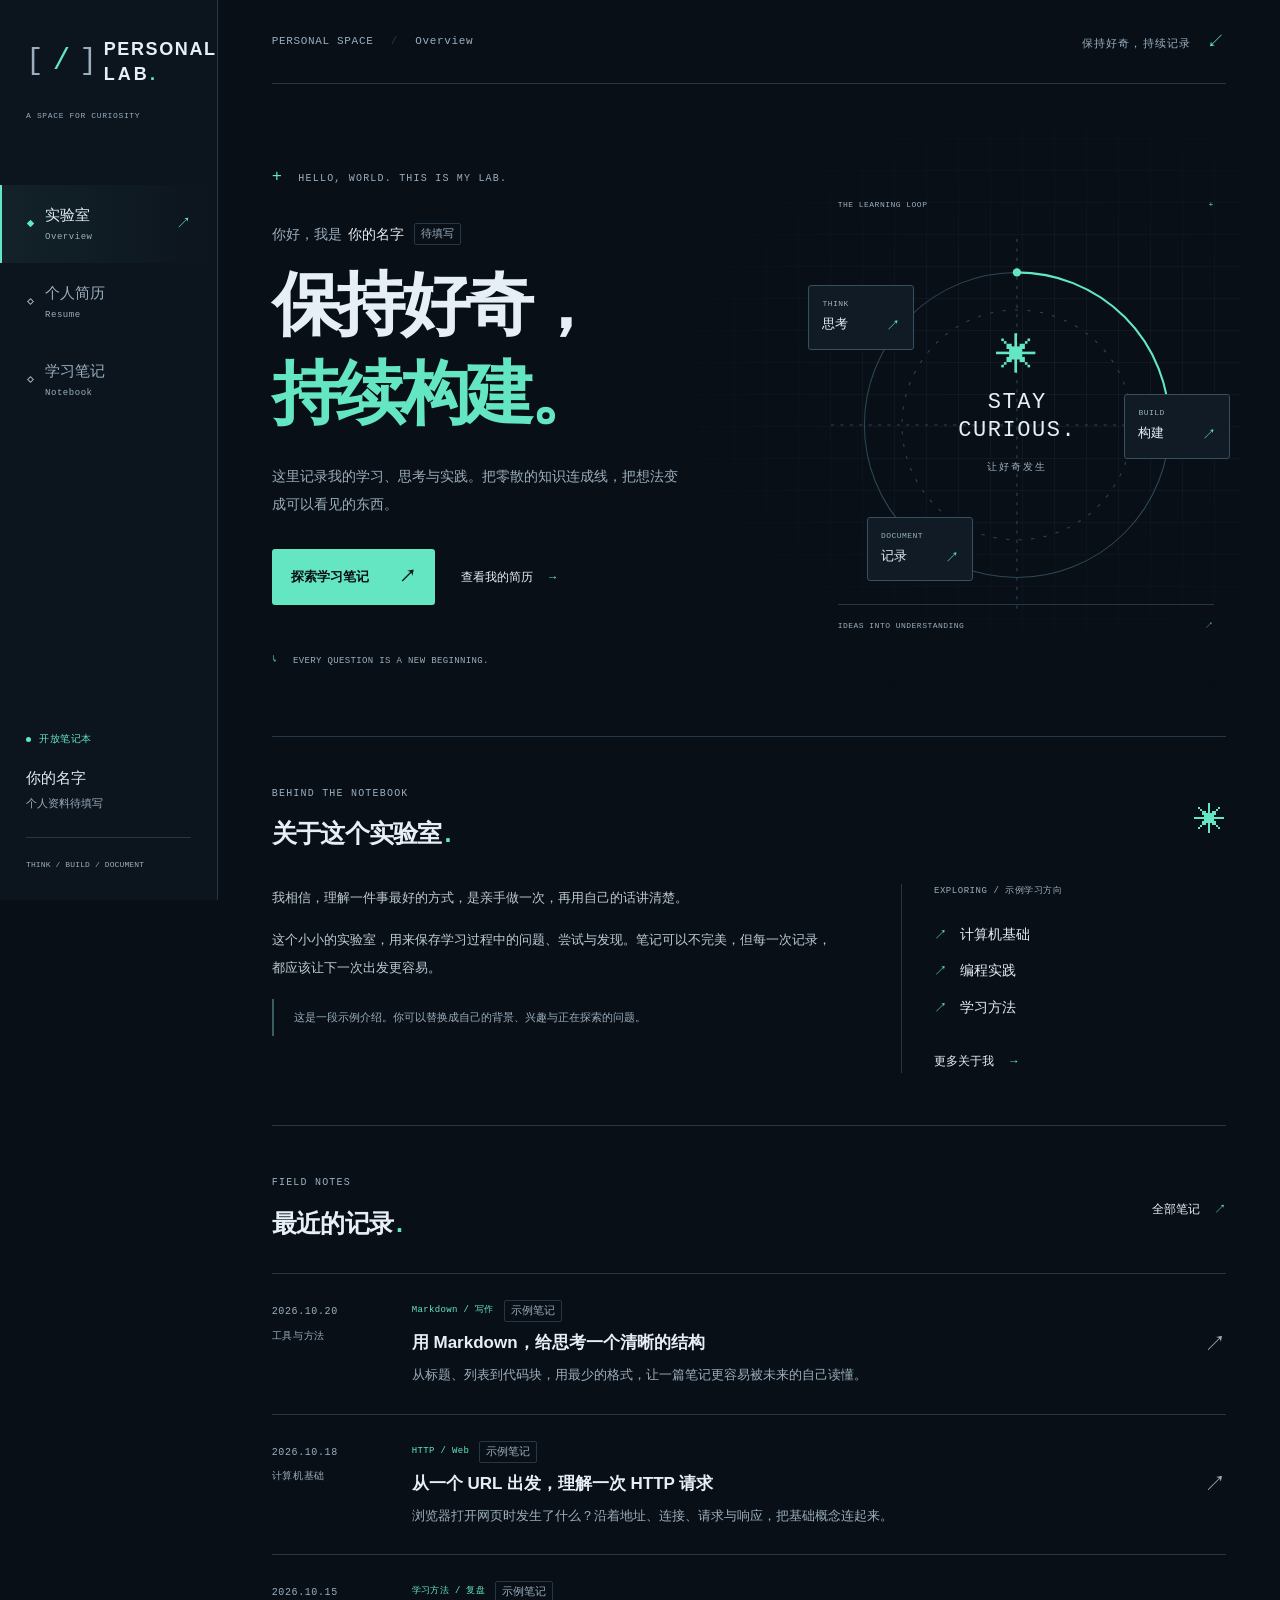
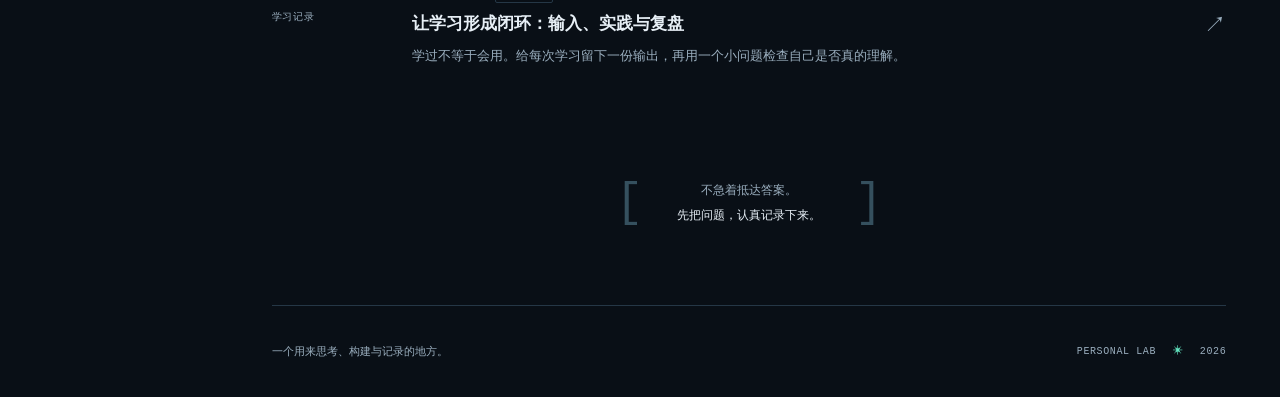
==== index.html @ 4500754c "Publish Personal Lab static website" ====
<!DOCTYPE html><html lang="zh-CN"><head><meta charset="UTF-8"><meta name="viewport" content="width=device-width, initial-scale=1"><meta name="description" content="这里记录我的学习、思考与实践。把零散的知识连成线，把想法变成可以看见的东西。"><meta name="theme-color" content="#090f16"><meta property="og:title" content="保持好奇，持续构建 · 个人实验室"><meta property="og:description" content="这里记录我的学习、思考与实践。把零散的知识连成线，把想法变成可以看见的东西。"><meta property="og:type" content="website"><meta property="og:locale" content="zh_CN"><meta property="og:url" content="https://griffin-peng.github.io/"><link rel="canonical" href="https://griffin-peng.github.io/"><link rel="icon" type="image/svg+xml" href="/favicon.svg"><title>保持好奇，持续构建 · 个人实验室</title><link rel="stylesheet" href="/_astro/Layout.BfqNyYe2.css"></head><body><a class="skip-link" href="#main">跳转到正文</a><aside class="sidebar"><a class="brand" href="/" aria-label="个人实验室首页"><span class="brand-mark" aria-hidden="true">[<b> / </b>]</span><span>PERSONAL<span class="brand-second">LAB<span class="brand-dot">.</span></span></span></a><div class="sidebar-caption mono">A SPACE FOR CURIOSITY</div><nav class="navigation" aria-label="主导航"><a href="/" class="nav-link active" aria-current="page"><span class="nav-indicator" aria-hidden="true"></span><span>实验室<small class="mono">Overview</small></span><span class="nav-arrow" aria-hidden="true">↗</span></a><a href="/resume/" class="nav-link"><span class="nav-indicator" aria-hidden="true"></span><span>个人简历<small class="mono">Resume</small></span><span class="nav-arrow" aria-hidden="true">↗</span></a><a href="/notes/" class="nav-link"><span class="nav-indicator" aria-hidden="true"></span><span>学习笔记<small class="mono">Notebook</small></span><span class="nav-arrow" aria-hidden="true">↗</span></a></nav><div class="sidebar-bottom"><div class="notebook-status mono"><span aria-hidden="true"></span> 开放笔记本</div><p class="sidebar-name">你的名字</p><p class="sidebar-description">个人资料待填写</p><span class="sidebar-coordinate mono">THINK / BUILD / DOCUMENT</span></div></aside><div class="page-shell"><header class="topbar"><span class="mono">PERSONAL SPACE <span class="topbar-slash">/</span> Overview</span><span class="topbar-message">保持好奇，持续记录 <span aria-hidden="true">↙</span></span></header><main id="main" tabindex="-1"><section class="hero"><div class="hero-copy"><div class="eyebrow mono"><span class="tiny-cross" aria-hidden="true">+</span> HELLO, WORLD. THIS IS MY LAB.</div><p class="hero-greeting">你好，我是 <strong>你的名字</strong><span class="sample-label">待填写</span></p><h1>保持好奇，<br><span>持续构建。</span></h1><p class="hero-description">这里记录我的学习、思考与实践。把零散的知识连成线，把想法变成可以看见的东西。</p><div class="hero-actions"><a class="button button-primary" href="/notes/">探索学习笔记 <span aria-hidden="true">↗</span></a><a class="text-link" href="/resume/">查看我的简历 <span aria-hidden="true">→</span></a></div><div class="hero-footnote mono"><span aria-hidden="true">↳</span> EVERY QUESTION IS A NEW BEGINNING.</div></div><div class="orbit" aria-label="学习循环：思考、构建与记录"><div class="orbit-top mono"><span>THE LEARNING LOOP</span><span aria-hidden="true">+</span></div><svg class="orbit-lines" viewBox="0 0 400 400" fill="none" aria-hidden="true"><circle cx="200" cy="200" r="146" stroke="currentColor"></circle><circle cx="200" cy="200" r="110" stroke="currentColor" stroke-dasharray="3 9"></circle><path d="M200 22V378M22 200H378" stroke="currentColor" stroke-dasharray="3 6"></path><path d="M200 54A146 146 0 0 1 346 200" stroke="#63e6c1" stroke-width="2"></path><circle cx="200" cy="54" r="4" fill="#63e6c1" stroke="none"></circle><circle cx="346" cy="200" r="4" fill="#63e6c1" stroke="none"></circle></svg><div class="orbit-center"><span class="orbit-star" aria-hidden="true">✳</span><span class="mono">STAY<br>CURIOUS.</span><small>让好奇发生</small></div><a class="orbit-node node-think" href="#about"><span class="mono">THINK</span><b>思考</b><span aria-hidden="true">↗</span></a><a class="orbit-node node-build" href="/resume/"><span class="mono">BUILD</span><b>构建</b><span aria-hidden="true">↗</span></a><a class="orbit-node node-note" href="/notes/"><span class="mono">DOCUMENT</span><b>记录</b><span aria-hidden="true">↗</span></a><div class="orbit-bottom mono"><span>IDEAS INTO UNDERSTANDING</span><span aria-hidden="true">↗</span></div></div></section><section class="about-section section-space" id="about"><div class="section-heading"><div><p class="eyebrow mono">BEHIND THE NOTEBOOK</p><h2>关于这个实验室<span class="accent">.</span></h2></div><span class="section-symbol" aria-hidden="true">✳</span></div><div class="about-grid"><div class="prose about-prose"><p>我相信，理解一件事最好的方式，是亲手做一次，再用自己的话讲清楚。</p>
<p>这个小小的实验室，用来保存学习过程中的问题、尝试与发现。笔记可以不完美，但每一次记录，都应该让下一次出发更容易。</p>
<blockquote>
<p>这是一段示例介绍。你可以替换成自己的背景、兴趣与正在探索的问题。</p>
</blockquote>
</div><div class="focus-block"><p class="mono focus-heading">EXPLORING / 示例学习方向</p><ul><li><span aria-hidden="true">↗</span>计算机基础</li><li><span aria-hidden="true">↗</span>编程实践</li><li><span aria-hidden="true">↗</span>学习方法</li></ul><a class="text-link" href="/resume/">更多关于我 <span aria-hidden="true">→</span></a></div></div></section><section class="section-space recent-notes" aria-labelledby="recent-heading"><div class="section-heading"><div><p class="eyebrow mono">FIELD NOTES</p><h2 id="recent-heading">最近的记录<span class="accent">.</span></h2></div><a class="text-link" href="/notes/">全部笔记 <span aria-hidden="true">↗</span></a></div><div class="note-list"><a class="note-row" href="/notes/markdown-field-guide/"><div class="note-date mono"><time datetime="2026-10-20T00:00:00.000Z">2026.10.20</time><span>工具与方法</span></div><div class="note-summary"><div class="note-labels"><span class="mono">Markdown / 写作</span><span class="sample-label">示例笔记</span></div><h3>用 Markdown，给思考一个清晰的结构</h3><p>从标题、列表到代码块，用最少的格式，让一篇笔记更容易被未来的自己读懂。</p></div><span class="note-arrow" aria-hidden="true">↗</span></a><a class="note-row" href="/notes/http-request-journey/"><div class="note-date mono"><time datetime="2026-10-18T00:00:00.000Z">2026.10.18</time><span>计算机基础</span></div><div class="note-summary"><div class="note-labels"><span class="mono">HTTP / Web</span><span class="sample-label">示例笔记</span></div><h3>从一个 URL 出发，理解一次 HTTP 请求</h3><p>浏览器打开网页时发生了什么？沿着地址、连接、请求与响应，把基础概念连起来。</p></div><span class="note-arrow" aria-hidden="true">↗</span></a><a class="note-row" href="/notes/learning-feedback-loop/"><div class="note-date mono"><time datetime="2026-10-15T00:00:00.000Z">2026.10.15</time><span>学习记录</span></div><div class="note-summary"><div class="note-labels"><span class="mono">学习方法 / 复盘</span><span class="sample-label">示例笔记</span></div><h3>让学习形成闭环：输入、实践与复盘</h3><p>学过不等于会用。给每次学习留下一份输出，再用一个小问题检查自己是否真的理解。</p></div><span class="note-arrow" aria-hidden="true">↗</span></a></div></section><div class="closing-note"><span aria-hidden="true">[</span><p>不急着抵达答案。<br><strong>先把问题，认真记录下来。</strong></p><span aria-hidden="true">]</span></div></main><footer class="footer"><span>一个用来思考、构建与记录的地方。</span><span class="mono">PERSONAL LAB <span aria-hidden="true">✳</span> 2026</span></footer></div></body></html>
---- _astro/Layout.BfqNyYe2.css ----
@layer reset{*,:before,:after{box-sizing:border-box}body,h1,h2,h3,p,figure{margin:0}a{color:inherit;text-decoration:none}svg{max-width:100%;display:block}}@layer base{:root{color-scheme:dark;--bg:#090f16;--panel:#101b25;--text:#e7eff6;--muted:#9aaebe;--accent:#63e6c1;--line:#253746;--display:"Bahnschrift", "Segoe UI", "Microsoft YaHei", sans-serif;--body:"Segoe UI", "PingFang SC", "Microsoft YaHei", sans-serif;--mono:"Cascadia Code", "SFMono-Regular", Consolas, monospace;scroll-behavior:smooth;scroll-padding-top:28px}body{background:var(--bg);color:var(--text);font:15px/1.75 var(--body);-webkit-font-smoothing:antialiased}::selection{color:var(--bg);background:var(--accent)}:focus-visible{outline:2px solid var(--accent);outline-offset:6px;border-radius:2px}#main:focus{outline:none}.mono{font-family:var(--mono);letter-spacing:.06em;font-size:11px}.accent{color:var(--accent)}h1,h2,h3{font-family:var(--display);font-weight:600}.skip-link{z-index:10;color:var(--bg);background:var(--accent);padding:10px 18px;position:fixed;top:10px;left:15px;transform:translateY(-160%)}.skip-link:focus{transform:translateY(0)}}@layer layout{.sidebar{border-right:1px solid var(--line);z-index:3;background:#0c141d;flex-direction:column;width:218px;max-height:100svh;padding:40px 26px 28px;display:flex;position:fixed;inset:0 auto 0 0;overflow-y:auto}.page-shell{max-width:1760px;margin-left:218px;padding:0 clamp(28px,4.2vw,76px)}.topbar{border-bottom:1px solid var(--line);min-height:84px;color:var(--muted);justify-content:space-between;align-items:center;gap:16px;display:flex}.topbar-slash{color:var(--line);padding:0 10px}.topbar-message{letter-spacing:.1em;font-size:11px}.topbar-message>span{color:var(--accent);margin-left:12px;font-size:18px}.hero{border-bottom:1px solid var(--line);grid-template-columns:1.1fr .9fr;align-items:center;gap:26px;padding:78px 0 66px;display:grid;position:relative}.hero:before{content:"";pointer-events:none;background-image:linear-gradient(#25374655 1px,#0000 1px),linear-gradient(90deg,#25374655 1px,#0000 1px);background-size:32px 32px;position:absolute;inset:22px -15px 20px 35%;mask-image:radial-gradient(at 70% 45%,#000,#0000 70%)}.hero-copy,.orbit{min-width:0;position:relative}.hero-copy{animation:.65s ease-out both arrive}.section-space{border-bottom:1px solid var(--line);padding:48px 0 52px}.section-heading{justify-content:space-between;align-items:center;gap:20px;margin-bottom:28px;display:flex}.section-heading h2{letter-spacing:-.03em;font-size:25px}.section-heading h2 .accent{margin-left:3px}.about-grid{grid-template-columns:1.4fr .8fr;gap:60px;display:grid}.footer{border-top:1px solid var(--line);min-height:92px;color:var(--muted);justify-content:space-between;align-items:center;gap:20px;font-size:11px;display:flex}.footer .mono{font-size:10px}.footer .mono>span{color:var(--accent);padding:0 10px}.content-page{min-height:calc(100svh - 177px);padding:64px 0 78px}.article-page,.content-page:has(.resume-prose){max-width:860px;margin-inline:auto}}@layer components{.brand{font-family:var(--display);letter-spacing:.09em;align-items:center;gap:11px;font-size:18px;font-weight:600;line-height:1.1;display:flex}.brand-mark{color:var(--muted);font-family:var(--mono);letter-spacing:-.14em;flex-shrink:0;font-size:29px;font-weight:400}.brand-mark b{color:var(--accent);font-weight:400}.brand-second{letter-spacing:.17em;margin-top:5px;display:block}.brand-dot{color:var(--accent)}.sidebar-caption{color:var(--muted);letter-spacing:.08em;margin-top:24px;font-size:8px}.navigation{margin:62px -26px 0}.nav-link{color:var(--muted);border-left:2px solid #0000;align-items:center;gap:12px;padding:17px 26px;transition:background .2s,color .2s;display:flex}.nav-link:hover{color:var(--text);background:#16232d66}.nav-link.active{color:var(--text);border-left-color:var(--accent);background:linear-gradient(90deg,#63e6c112,#0000)}.nav-link small{color:var(--muted);margin-top:2px;font-size:9px;display:block}.nav-indicator{border:1px solid;width:5px;height:5px;transform:rotate(45deg)}.active .nav-indicator{border-color:var(--accent);background:var(--accent)}.nav-arrow{color:var(--accent);opacity:0;margin-left:auto}.active .nav-arrow,.nav-link:hover .nav-arrow{opacity:1}.sidebar-bottom{margin-top:auto;padding-top:36px}.notebook-status{color:var(--accent);align-items:center;gap:8px;font-size:10px;display:flex}.notebook-status>span{background:var(--accent);border-radius:50%;width:5px;height:5px}.sidebar-name{overflow-wrap:anywhere;margin-top:16px;font-size:15px}.sidebar-description{color:var(--muted);margin-top:3px;font-size:11px}.sidebar-coordinate{border-top:1px solid var(--line);color:var(--muted);letter-spacing:.015em;margin-top:24px;padding-top:20px;font-size:8px;display:block}.eyebrow{color:var(--muted);letter-spacing:.12em;margin-bottom:10px;font-size:10px}.tiny-cross{color:var(--accent);padding-right:8px;font-size:17px}.hero-greeting{color:var(--muted);flex-wrap:wrap;align-items:center;gap:6px;margin:30px 0 14px;font-size:14px;display:flex}.hero-greeting strong{color:var(--text);overflow-wrap:anywhere;min-width:0;font-weight:400}.hero h1{letter-spacing:-.065em;font-size:clamp(48px,5.4vw,82px);font-weight:600;line-height:1.28}.hero h1>span{color:var(--accent)}.hero-description{max-width:410px;color:var(--muted);margin-top:25px;font-size:14px;line-height:2}.hero-actions{flex-wrap:wrap;align-items:center;gap:26px;margin-top:31px;display:flex}.button{border-radius:3px;justify-content:center;align-items:center;gap:30px;min-height:48px;padding:13px 19px;font-size:13px;font-weight:600;transition:background .2s,transform .2s;display:inline-flex}.button-primary{color:var(--bg);background:var(--accent)}.button-primary:hover{background:#8cefd2;transform:translateY(-2px)}.button>span{font-size:17px}.text-link{color:var(--text);align-items:center;gap:14px;font-size:12px;transition:color .2s;display:inline-flex}.text-link:hover,.text-link>span{color:var(--accent)}.hero-footnote{color:var(--muted);letter-spacing:.04em;margin-top:49px;font-size:9px}.hero-footnote>span{color:var(--accent);margin-right:10px}.sample-label{border:1px solid var(--line);width:fit-content;color:var(--muted);border-radius:2px;flex-shrink:0;padding:1px 6px;font-size:11px;font-weight:400;line-height:1.6;display:inline-block}.hero-greeting .sample-label{margin-left:4px}.orbit{aspect-ratio:.96;color:#2e4757;justify-self:end;width:100%;max-width:440px;animation:.9s ease-out .1s both arrive}.orbit-top,.orbit-bottom{color:var(--muted);justify-content:space-between;align-items:center;font-size:8px;display:flex;position:absolute;left:7%;right:3%}.orbit-top{top:0}.orbit-bottom{border-top:1px solid var(--line);padding-top:14px;bottom:0}.orbit-top>span:last-child,.orbit-bottom>span:last-child{color:var(--accent)}.orbit-lines{width:100%;position:absolute;top:4%;left:0}.orbit-center{text-align:center;color:var(--text);position:absolute;top:48%;left:50%;transform:translate(-50%,-50%)}.orbit-star{color:var(--accent);font-size:42px;line-height:1;display:block}.orbit-center .mono{letter-spacing:.07em;margin:12px 0 8px;font-size:22px;font-weight:500;line-height:1.25;display:block}.orbit-center small{color:var(--muted);letter-spacing:.2em;font-size:10px}.orbit-node{min-width:106px;color:var(--text);background:#101b25;border:1px solid #35505e;border-radius:3px;grid-template-columns:1fr auto;gap:2px 16px;padding:11px 13px;transition:border-color .2s,transform .2s;display:grid;position:absolute}.orbit-node>.mono{color:var(--muted);grid-column:1/-1;font-size:8px}.orbit-node b{font-size:13px;font-weight:400}.orbit-node>span:last-child{color:var(--accent);font-size:14px}.orbit-node:hover{border-color:var(--accent);transform:translateY(-3px)}.node-think{top:20%;left:0}.node-build{top:45%;right:-1%}.node-note{bottom:12%;left:14%}.section-symbol{color:var(--accent);font-size:32px;line-height:1}.focus-block{border-left:1px solid var(--line);padding-left:32px}.focus-heading{color:var(--muted);font-size:9px}.focus-block ul{margin:16px 0 21px;padding:0;list-style:none}.focus-block li{padding:6px 0;font-size:14px}.focus-block li>span{color:var(--accent);margin-right:13px;font-size:13px}.note-row{border-top:1px solid var(--line);grid-template-columns:118px minmax(0,1fr) 28px;align-items:center;gap:22px;padding:26px 0;transition:background .2s;display:grid}.note-row:hover{background:#101b2566}.note-row:hover h3,.note-row:focus-visible h3{color:var(--accent)}.note-date{color:var(--muted);align-self:start;padding-top:3px;font-size:10px}.note-date>span{font-family:var(--body);margin-top:6px;font-size:10px;display:block}.note-labels{flex-wrap:wrap;align-items:center;gap:10px;margin-bottom:7px;display:flex}.note-labels>.mono{color:var(--accent);letter-spacing:.04em;font-size:9px}.note-summary h3{overflow-wrap:anywhere;font-size:17px;line-height:1.6;transition:color .2s}.note-summary p{color:var(--muted);overflow-wrap:anywhere;margin-top:7px;font-size:13px;line-height:1.9}.note-arrow{color:var(--muted);justify-self:end;font-size:22px;transition:color .2s,transform .2s}.note-row:hover .note-arrow{color:var(--accent);transform:translate(2px,-2px)}.recent-notes{border-bottom:none;padding-bottom:20px}.closing-note{justify-content:center;align-items:center;gap:34px;padding:48px 20px 62px;display:flex}.closing-note>span{color:#35505e;font-family:var(--mono);font-size:46px;font-weight:300}.closing-note p{color:var(--muted);text-align:center;font-size:12px;line-height:2.1}.closing-note strong{color:var(--text);font-weight:400}.page-heading{padding-bottom:38px}.page-heading>h1{letter-spacing:-.045em;overflow-wrap:anywhere;margin-top:17px;font-size:clamp(36px,4vw,56px);line-height:1.4}.page-intro{color:var(--muted);margin-top:17px;font-size:14px;line-height:1.9}.page-heading .button{margin-top:25px}.index-heading{color:var(--muted);justify-content:space-between;align-items:center;margin:20px 0 17px;display:flex}.index-heading h2{font-size:10px;font-weight:400}.index-heading>span{font-size:10px}.content-notice{border-left:2px solid var(--accent);background:var(--panel);margin:0 0 36px;padding:16px 20px}.content-notice>.mono{color:var(--accent);font-size:9px}.content-notice p{color:var(--muted);margin-top:5px;font-size:12px}.back-link{margin-top:44px}.article-page>.text-link{color:var(--muted)}.article-heading{border-bottom:1px solid var(--line);margin-bottom:35px;padding-top:35px}.article-heading h1{max-width:780px;font-size:clamp(29px,3vw,43px);line-height:1.55}.article-meta{color:var(--muted);flex-wrap:wrap;align-items:center;gap:12px;font-size:10px;display:flex}.article-meta>span:first-child{color:var(--accent)}.article-tags{color:var(--muted);flex-wrap:wrap;gap:16px;margin:21px 0 0;padding:0;list-style:none;display:flex}.article-tags li{font-size:10px}.article-toc{background:var(--panel);border:1px solid var(--line);border-radius:3px;margin-bottom:36px;padding:16px 20px}.article-toc summary{cursor:pointer;color:var(--text);min-height:28px;font-size:14px}.article-toc summary::marker{color:var(--accent)}.article-toc ol{margin:10px 0 0;padding:0;list-style:none}.article-toc a{color:var(--muted);overflow-wrap:anywhere;padding:6px 0;font-size:14px;display:block}.article-toc a:hover{color:var(--accent)}.article-toc .toc-subheading{padding-left:18px}.article-end{border-top:1px solid var(--line);justify-content:space-between;align-items:center;gap:20px;margin-top:52px;padding-top:28px;display:flex}.article-end>.mono{color:var(--muted);font-size:9px}.article-end>.mono>span{color:var(--accent);margin-left:10px}.prose{overflow-wrap:anywhere;font-size:16px;line-height:2}.prose>:first-child{margin-top:0}.prose h2{margin:38px 0 16px;font-size:23px;line-height:1.6}.prose h3{margin:26px 0 12px;font-size:18px}.prose p{color:#bdcbd6;margin:16px 0}.prose strong{color:var(--text);font-weight:600}.prose ul,.prose ol{color:#bdcbd6;margin:16px 0;padding-left:23px}.prose li{margin:6px 0;padding-left:4px}.prose li::marker{color:var(--accent)}.prose blockquote{border-left:2px solid #395d60;margin:24px 0;padding:2px 0 2px 20px}.prose blockquote p{color:var(--muted);margin:5px 0;font-size:14px}.prose a{color:var(--accent);text-underline-offset:4px;text-decoration:underline}.prose code{font-family:var(--mono);border:1px solid var(--line);background:#162632;border-radius:3px;padding:2px 6px;font-size:.86em}.prose pre{border:1px solid var(--line);border-radius:4px;margin:24px 0;padding:22px;font-size:13px;line-height:1.8;overflow-x:auto}.prose pre code{font-size:inherit;background:0 0;border:0;border-radius:0;padding:0}.prose table{border-collapse:collapse;width:100%;margin:26px 0;font-size:13px;display:block;overflow-x:auto}.prose th,.prose td{border:1px solid var(--line);text-align:left;padding:12px 18px}.prose th{background:var(--panel);font-weight:500}.prose td{color:#bdcbd6}.prose img{max-width:100%;height:auto}.about-prose{font-size:13px}.about-prose p{margin:0 0 15px;line-height:2.1}.about-prose blockquote{margin:18px 0 0}.about-prose blockquote p{font-size:11px}.resume-prose h2{border-bottom:1px solid var(--line);padding-bottom:12px}.empty-state{color:var(--muted);border-top:1px solid var(--line);padding:48px 0;font-size:14px}.not-found{flex-direction:column;justify-content:center;align-items:flex-start;display:flex}.not-found h1{margin-top:16px;font-size:clamp(32px,4.5vw,62px);line-height:1.5}.not-found .button{margin-top:32px}}@keyframes arrive{0%{opacity:0;transform:translateY(12px)}to{opacity:1;transform:translateY(0)}}@media (width>=1700px){.hero{padding-block:100px}.hero h1{font-size:90px}}@media (width<=1150px){.sidebar{width:186px;padding-inline:21px}.page-shell{margin-left:186px;padding-inline:30px}.brand{gap:9px;font-size:16px}.brand-mark{font-size:24px}.sidebar-caption{font-size:7px}.navigation{margin-inline:-21px}.nav-link{padding-inline:21px}.hero{grid-template-columns:1.1fr .9fr;gap:12px;padding-block:55px}.hero h1{font-size:clamp(44px,5.2vw,63px)}.hero-actions{gap:18px}.hero-actions .button{gap:17px;padding-inline:15px}.hero-description{font-size:13px}.orbit-node{gap:1px 8px;min-width:88px;padding:8px 10px}.orbit-center .mono{font-size:17px}.orbit-star{font-size:34px}.orbit-top,.orbit-bottom{font-size:7px}.about-grid{gap:30px}.focus-block{padding-left:24px}}@media (width<=850px){.sidebar{border-right:0;border-bottom:1px solid var(--line);flex-direction:row;justify-content:space-between;align-items:center;gap:20px;width:100%;padding:18px 24px;position:relative;inset:auto}.sidebar-caption,.sidebar-bottom,.nav-link small,.nav-arrow{display:none}.brand{font-size:12px}.brand-mark{font-size:23px}.brand-second{margin-top:3px}.navigation{gap:8px;margin:0;display:flex}.nav-link{border-bottom:1px solid #0000;border-left:0;gap:8px;padding:10px 12px;font-size:12px}.nav-link.active{border-bottom-color:var(--accent);background:#63e6c10b}.page-shell{margin-left:0;padding-inline:28px}.topbar{min-height:62px}.hero{gap:26px;padding-block:52px}.hero h1{font-size:clamp(42px,6.4vw,58px)}.hero .eyebrow{letter-spacing:.04em;font-size:8px}.hero-footnote{font-size:8px}.hero-greeting{margin-top:24px}.hero-actions{gap:20px;margin-top:24px}.hero-actions .text-link{font-size:11px}.orbit-center .mono{font-size:19px}.content-page{min-height:calc(100svh - 237px);padding-top:46px}}@media (width<=600px){.sidebar{flex-wrap:wrap;gap:8px;padding:16px}.brand{gap:7px;font-size:10px}.brand-mark{font-size:19px}.navigation{flex:1;justify-content:flex-end;gap:2px}.nav-link{min-height:44px;padding:10px 8px;font-size:13px}.nav-indicator{display:none}.page-shell{padding-inline:22px}.topbar{min-height:53px}.topbar>.mono{letter-spacing:.02em;font-size:8px}.topbar-slash{padding-inline:5px}.topbar-message{letter-spacing:0;font-size:9px}.topbar-message>span{margin-left:5px;font-size:14px}.hero{grid-template-columns:1fr;gap:40px;padding:40px 0 35px}.hero:before{inset:40% -10px 0}.hero h1{font-size:clamp(49px,11vw,65px)}.hero .eyebrow{font-size:9px}.hero-description{max-width:350px;margin-top:21px;font-size:14px}.hero-actions{gap:25px}.hero-footnote{margin-top:30px}.orbit{aspect-ratio:1.02;justify-self:center;max-width:345px}.orbit-top,.orbit-bottom{font-size:8px}.orbit-center{top:51%}.orbit-center .mono{font-size:21px}.orbit-star{font-size:37px}.node-think{top:23%;left:1%}.node-build{top:48%;right:0}.node-note{bottom:10%;left:13%}.orbit-bottom{bottom:-10px}.section-space{padding:36px 0}.section-heading{gap:12px;margin-bottom:22px}.section-heading h2{font-size:21px}.section-heading .text-link{gap:8px;font-size:11px}.eyebrow{font-size:9px}.about-grid{grid-template-columns:1fr;gap:27px}.focus-block{border-left:none;padding:0}.focus-block ul{flex-wrap:wrap;gap:10px 18px;margin:10px 0 17px;display:flex}.focus-block li{font-size:12px}.focus-block li>span{margin-right:6px}.note-row{grid-template-columns:minmax(0,1fr) 18px;gap:10px 12px;padding:23px 0}.note-date{grid-column:1/-1;align-items:center;gap:14px;padding-top:0;font-size:11px;display:flex}.note-date>span{margin-top:0;font-size:11px}.note-summary h3{font-size:16px}.note-summary p{font-size:13px}.note-arrow{font-size:19px}.note-labels{gap:8px}.note-labels>.mono{font-size:8px}.recent-notes{padding-bottom:6px}.closing-note{gap:26px;padding:30px 0 40px}.closing-note p{font-size:11px}.closing-note>span{font-size:37px}.footer{flex-direction:column;justify-content:center;align-items:flex-start;gap:5px;min-height:100px;font-size:10px}.footer .mono{font-size:9px}.content-page{padding-top:36px;padding-bottom:50px}.page-heading>h1{font-size:38px}.page-intro{font-size:14px}.page-heading{padding-bottom:30px}.article-heading{margin-bottom:28px;padding-top:26px}.article-heading h1{font-size:28px}.article-meta{gap:9px;font-size:9px}.article-end{flex-wrap:wrap}.prose{font-size:16px}.prose h2{font-size:21px}.prose h3{font-size:17px}.prose pre{padding:16px;font-size:11px}.prose th,.prose td{padding:10px 12px}.about-prose{font-size:13px}.content-notice{padding:13px 16px}.not-found h1{font-size:34px}}@media (width<=380px){.sidebar{flex-direction:column;align-items:stretch;gap:12px}.brand{width:fit-content}.navigation{justify-content:space-between}}@media (prefers-reduced-motion:reduce){:root{scroll-behavior:auto}*,:before,:after{transition:none!important;animation:none!important}}@media print{@page{margin:18mm}:root{color-scheme:light;--bg:#fff;--panel:#fff;--text:#111;--muted:#444;--accent:#145e4b;--line:#ccc}body{color:#111;background:#fff;font-size:11pt}.sidebar,.topbar,.footer,.skip-link,.article-toc,.article-end,.back-link,.page-heading .button,.orbit{display:none}.page-shell{max-width:none;margin:0;padding:0}.content-page{min-height:auto;padding:0}.article-page,.content-page:has(.resume-prose){max-width:none}.page-heading{padding-bottom:20px}.page-heading>h1{font-size:26pt}.prose{font-size:11pt}.prose p,.prose ul,.prose ol,.prose td{color:inherit}.prose h2,.prose h3{break-after:avoid}.prose code{color:#111;background:0 0}.prose pre,.prose blockquote,.prose table{break-inside:avoid}.prose pre,.prose pre span{color:#111!important;background:0 0!important}.prose pre{white-space:pre-wrap;overflow-wrap:anywhere}}
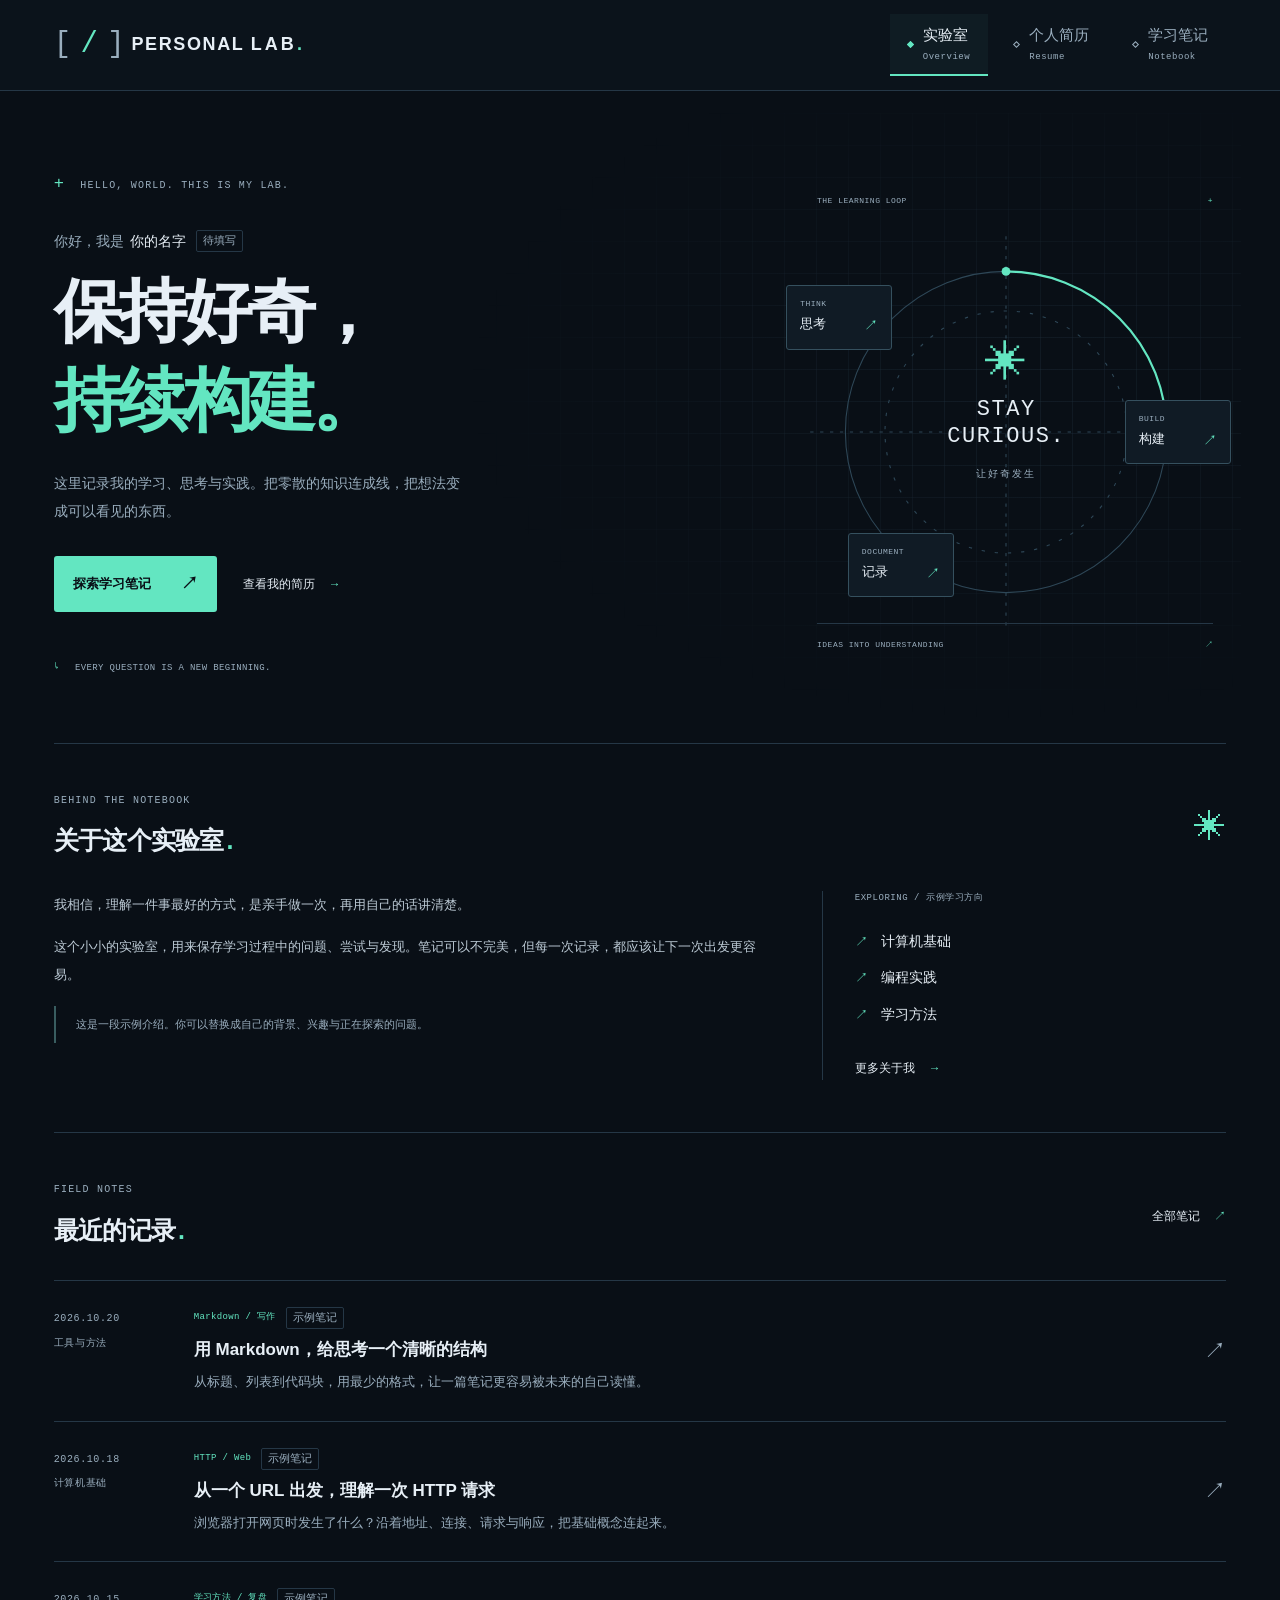
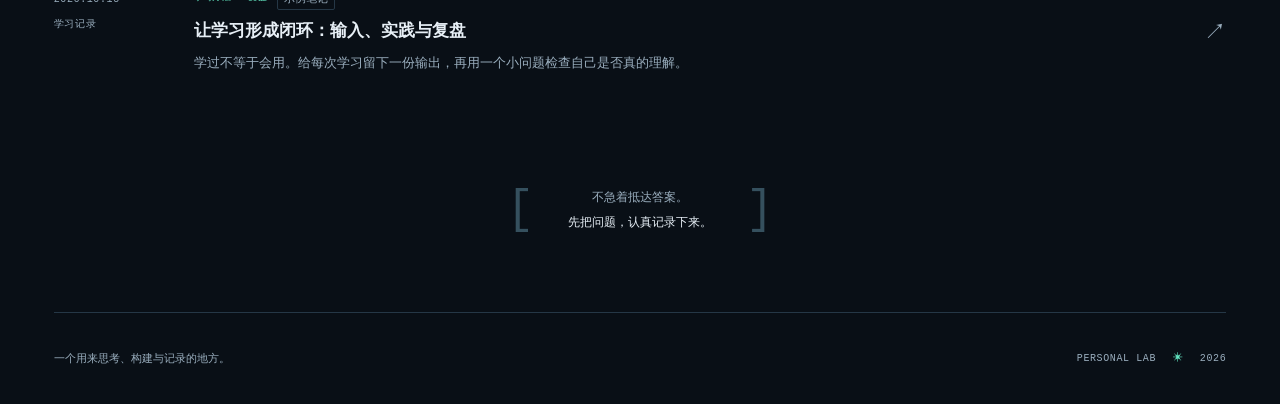
==== commit ee20c277: "Publish notebook collections and top navigation" ====
--- a/index.html
+++ b/index.html
@@ -1,4 +1,4 @@
-<!DOCTYPE html><html lang="zh-CN"><head><meta charset="UTF-8"><meta name="viewport" content="width=device-width, initial-scale=1"><meta name="description" content="这里记录我的学习、思考与实践。把零散的知识连成线，把想法变成可以看见的东西。"><meta name="theme-color" content="#090f16"><meta property="og:title" content="保持好奇，持续构建 · 个人实验室"><meta property="og:description" content="这里记录我的学习、思考与实践。把零散的知识连成线，把想法变成可以看见的东西。"><meta property="og:type" content="website"><meta property="og:locale" content="zh_CN"><meta property="og:url" content="https://griffin-peng.github.io/"><link rel="canonical" href="https://griffin-peng.github.io/"><link rel="icon" type="image/svg+xml" href="/favicon.svg"><title>保持好奇，持续构建 · 个人实验室</title><link rel="stylesheet" href="/_astro/Layout.BfqNyYe2.css"></head><body><a class="skip-link" href="#main">跳转到正文</a><aside class="sidebar"><a class="brand" href="/" aria-label="个人实验室首页"><span class="brand-mark" aria-hidden="true">[<b> / </b>]</span><span>PERSONAL<span class="brand-second">LAB<span class="brand-dot">.</span></span></span></a><div class="sidebar-caption mono">A SPACE FOR CURIOSITY</div><nav class="navigation" aria-label="主导航"><a href="/" class="nav-link active" aria-current="page"><span class="nav-indicator" aria-hidden="true"></span><span>实验室<small class="mono">Overview</small></span><span class="nav-arrow" aria-hidden="true">↗</span></a><a href="/resume/" class="nav-link"><span class="nav-indicator" aria-hidden="true"></span><span>个人简历<small class="mono">Resume</small></span><span class="nav-arrow" aria-hidden="true">↗</span></a><a href="/notes/" class="nav-link"><span class="nav-indicator" aria-hidden="true"></span><span>学习笔记<small class="mono">Notebook</small></span><span class="nav-arrow" aria-hidden="true">↗</span></a></nav><div class="sidebar-bottom"><div class="notebook-status mono"><span aria-hidden="true"></span> 开放笔记本</div><p class="sidebar-name">你的名字</p><p class="sidebar-description">个人资料待填写</p><span class="sidebar-coordinate mono">THINK / BUILD / DOCUMENT</span></div></aside><div class="page-shell"><header class="topbar"><span class="mono">PERSONAL SPACE <span class="topbar-slash">/</span> Overview</span><span class="topbar-message">保持好奇，持续记录 <span aria-hidden="true">↙</span></span></header><main id="main" tabindex="-1"><section class="hero"><div class="hero-copy"><div class="eyebrow mono"><span class="tiny-cross" aria-hidden="true">+</span> HELLO, WORLD. THIS IS MY LAB.</div><p class="hero-greeting">你好，我是 <strong>你的名字</strong><span class="sample-label">待填写</span></p><h1>保持好奇，<br><span>持续构建。</span></h1><p class="hero-description">这里记录我的学习、思考与实践。把零散的知识连成线，把想法变成可以看见的东西。</p><div class="hero-actions"><a class="button button-primary" href="/notes/">探索学习笔记 <span aria-hidden="true">↗</span></a><a class="text-link" href="/resume/">查看我的简历 <span aria-hidden="true">→</span></a></div><div class="hero-footnote mono"><span aria-hidden="true">↳</span> EVERY QUESTION IS A NEW BEGINNING.</div></div><div class="orbit" aria-label="学习循环：思考、构建与记录"><div class="orbit-top mono"><span>THE LEARNING LOOP</span><span aria-hidden="true">+</span></div><svg class="orbit-lines" viewBox="0 0 400 400" fill="none" aria-hidden="true"><circle cx="200" cy="200" r="146" stroke="currentColor"></circle><circle cx="200" cy="200" r="110" stroke="currentColor" stroke-dasharray="3 9"></circle><path d="M200 22V378M22 200H378" stroke="currentColor" stroke-dasharray="3 6"></path><path d="M200 54A146 146 0 0 1 346 200" stroke="#63e6c1" stroke-width="2"></path><circle cx="200" cy="54" r="4" fill="#63e6c1" stroke="none"></circle><circle cx="346" cy="200" r="4" fill="#63e6c1" stroke="none"></circle></svg><div class="orbit-center"><span class="orbit-star" aria-hidden="true">✳</span><span class="mono">STAY<br>CURIOUS.</span><small>让好奇发生</small></div><a class="orbit-node node-think" href="#about"><span class="mono">THINK</span><b>思考</b><span aria-hidden="true">↗</span></a><a class="orbit-node node-build" href="/resume/"><span class="mono">BUILD</span><b>构建</b><span aria-hidden="true">↗</span></a><a class="orbit-node node-note" href="/notes/"><span class="mono">DOCUMENT</span><b>记录</b><span aria-hidden="true">↗</span></a><div class="orbit-bottom mono"><span>IDEAS INTO UNDERSTANDING</span><span aria-hidden="true">↗</span></div></div></section><section class="about-section section-space" id="about"><div class="section-heading"><div><p class="eyebrow mono">BEHIND THE NOTEBOOK</p><h2>关于这个实验室<span class="accent">.</span></h2></div><span class="section-symbol" aria-hidden="true">✳</span></div><div class="about-grid"><div class="prose about-prose"><p>我相信，理解一件事最好的方式，是亲手做一次，再用自己的话讲清楚。</p>
+<!DOCTYPE html><html lang="zh-CN"><head><meta charset="UTF-8"><meta name="viewport" content="width=device-width, initial-scale=1"><meta name="description" content="这里记录我的学习、思考与实践。把零散的知识连成线，把想法变成可以看见的东西。"><meta name="theme-color" content="#090f16"><meta property="og:title" content="保持好奇，持续构建 · 个人实验室"><meta property="og:description" content="这里记录我的学习、思考与实践。把零散的知识连成线，把想法变成可以看见的东西。"><meta property="og:type" content="website"><meta property="og:locale" content="zh_CN"><meta property="og:url" content="https://griffin-peng.github.io/"><link rel="canonical" href="https://griffin-peng.github.io/"><link rel="icon" type="image/svg+xml" href="/favicon.svg"><title>保持好奇，持续构建 · 个人实验室</title><link rel="stylesheet" href="/_astro/Layout.GuQuRuoy.css"></head><body><a class="skip-link" href="#main">跳转到正文</a><header class="site-header"><div class="header-inner"><a class="brand" href="/" aria-label="个人实验室首页"><span class="brand-mark" aria-hidden="true">[<b> / </b>]</span><span>PERSONAL <span class="brand-second">LAB<span class="brand-dot">.</span></span></span></a><nav class="navigation" aria-label="主导航"><a href="/" class="nav-link active" aria-current="page"><span class="nav-indicator" aria-hidden="true"></span><span>实验室<small class="mono">Overview</small></span></a><a href="/resume/" class="nav-link"><span class="nav-indicator" aria-hidden="true"></span><span>个人简历<small class="mono">Resume</small></span></a><a href="/notes/" class="nav-link"><span class="nav-indicator" aria-hidden="true"></span><span>学习笔记<small class="mono">Notebook</small></span></a></nav></div></header><div class="page-shell"><main id="main" tabindex="-1"><section class="hero"><div class="hero-copy"><div class="eyebrow mono"><span class="tiny-cross" aria-hidden="true">+</span> HELLO, WORLD. THIS IS MY LAB.</div><p class="hero-greeting">你好，我是 <strong>你的名字</strong><span class="sample-label">待填写</span></p><h1>保持好奇，<br><span>持续构建。</span></h1><p class="hero-description">这里记录我的学习、思考与实践。把零散的知识连成线，把想法变成可以看见的东西。</p><div class="hero-actions"><a class="button button-primary" href="/notes/">探索学习笔记 <span aria-hidden="true">↗</span></a><a class="text-link" href="/resume/">查看我的简历 <span aria-hidden="true">→</span></a></div><div class="hero-footnote mono"><span aria-hidden="true">↳</span> EVERY QUESTION IS A NEW BEGINNING.</div></div><div class="orbit" aria-label="学习循环：思考、构建与记录"><div class="orbit-top mono"><span>THE LEARNING LOOP</span><span aria-hidden="true">+</span></div><svg class="orbit-lines" viewBox="0 0 400 400" fill="none" aria-hidden="true"><circle cx="200" cy="200" r="146" stroke="currentColor"></circle><circle cx="200" cy="200" r="110" stroke="currentColor" stroke-dasharray="3 9"></circle><path d="M200 22V378M22 200H378" stroke="currentColor" stroke-dasharray="3 6"></path><path d="M200 54A146 146 0 0 1 346 200" stroke="#63e6c1" stroke-width="2"></path><circle cx="200" cy="54" r="4" fill="#63e6c1" stroke="none"></circle><circle cx="346" cy="200" r="4" fill="#63e6c1" stroke="none"></circle></svg><div class="orbit-center"><span class="orbit-star" aria-hidden="true">✳</span><span class="mono">STAY<br>CURIOUS.</span><small>让好奇发生</small></div><a class="orbit-node node-think" href="#about"><span class="mono">THINK</span><b>思考</b><span aria-hidden="true">↗</span></a><a class="orbit-node node-build" href="/resume/"><span class="mono">BUILD</span><b>构建</b><span aria-hidden="true">↗</span></a><a class="orbit-node node-note" href="/notes/"><span class="mono">DOCUMENT</span><b>记录</b><span aria-hidden="true">↗</span></a><div class="orbit-bottom mono"><span>IDEAS INTO UNDERSTANDING</span><span aria-hidden="true">↗</span></div></div></section><section class="about-section section-space" id="about"><div class="section-heading"><div><p class="eyebrow mono">BEHIND THE NOTEBOOK</p><h2>关于这个实验室<span class="accent">.</span></h2></div><span class="section-symbol" aria-hidden="true">✳</span></div><div class="about-grid"><div class="prose about-prose"><p>我相信，理解一件事最好的方式，是亲手做一次，再用自己的话讲清楚。</p>
 <p>这个小小的实验室，用来保存学习过程中的问题、尝试与发现。笔记可以不完美，但每一次记录，都应该让下一次出发更容易。</p>
 <blockquote>
 <p>这是一段示例介绍。你可以替换成自己的背景、兴趣与正在探索的问题。</p>
--- a/_astro/Layout.GuQuRuoy.css
+++ b/_astro/Layout.GuQuRuoy.css
@@ -0,0 +1 @@
+@layer reset{*,:before,:after{box-sizing:border-box}body,h1,h2,h3,p,figure{margin:0}a{color:inherit;text-decoration:none}svg{max-width:100%;display:block}}@layer base{:root{color-scheme:dark;--bg:#090f16;--panel:#101b25;--text:#e7eff6;--muted:#9aaebe;--accent:#63e6c1;--line:#253746;--header-height:88px;--display:"Bahnschrift", "Segoe UI", "Microsoft YaHei", sans-serif;--body:"Segoe UI", "PingFang SC", "Microsoft YaHei", sans-serif;--mono:"Cascadia Code", "SFMono-Regular", Consolas, monospace;scroll-behavior:smooth;scroll-padding-top:calc(var(--header-height) + 24px)}body{background:var(--bg);color:var(--text);font:15px/1.75 var(--body);-webkit-font-smoothing:antialiased}::selection{color:var(--bg);background:var(--accent)}:focus-visible{outline:2px solid var(--accent);outline-offset:6px;border-radius:2px}#main:focus{outline:none}.mono{font-family:var(--mono);letter-spacing:.06em;font-size:11px}.accent{color:var(--accent)}h1,h2,h3{font-family:var(--display);font-weight:600}.skip-link{z-index:10;color:var(--bg);background:var(--accent);padding:10px 18px;position:fixed;top:10px;left:15px;transform:translateY(-160%)}.skip-link:focus{transform:translateY(0)}}@layer layout{.site-header{z-index:3;border-bottom:1px solid var(--line);background:#0c141df5;position:sticky;top:0}.header-inner{min-height:var(--header-height);justify-content:space-between;align-items:center;gap:28px;max-width:1400px;margin-inline:auto;padding:14px clamp(28px,4.2vw,76px);display:flex}.page-shell{max-width:1400px;margin-inline:auto;padding:0 clamp(28px,4.2vw,76px)}.hero{border-bottom:1px solid var(--line);grid-template-columns:1.1fr .9fr;align-items:center;gap:26px;padding:78px 0 66px;display:grid;position:relative}.hero:before{content:"";pointer-events:none;background-image:linear-gradient(#25374655 1px,#0000 1px),linear-gradient(90deg,#25374655 1px,#0000 1px);background-size:32px 32px;position:absolute;inset:22px -15px 20px 35%;mask-image:radial-gradient(at 70% 45%,#000,#0000 70%)}.hero-copy,.orbit{min-width:0;position:relative}.hero-copy{animation:.65s ease-out both arrive}.section-space{border-bottom:1px solid var(--line);padding:48px 0 52px}.section-heading{justify-content:space-between;align-items:center;gap:20px;margin-bottom:28px;display:flex}.section-heading h2{letter-spacing:-.03em;font-size:25px}.section-heading h2 .accent{margin-left:3px}.about-grid{grid-template-columns:1.4fr .8fr;gap:60px;display:grid}.footer{border-top:1px solid var(--line);min-height:92px;color:var(--muted);justify-content:space-between;align-items:center;gap:20px;font-size:11px;display:flex}.footer .mono{font-size:10px}.footer .mono>span{color:var(--accent);padding:0 10px}.content-page{min-height:calc(100svh - var(--header-height) - 93px);padding:56px 0 78px}.content-page:has(.resume-prose){max-width:860px;margin-inline:auto}.notes-page,.collection-page{max-width:1080px;margin-inline:auto}.article-page{max-width:1140px;margin-inline:auto}.article-layout{max-width:820px;margin-inline:auto}.article-layout.has-toc{grid-template-columns:230px minmax(0,1fr);gap:48px;max-width:none;display:grid}.article-sidebar{min-width:0;padding-top:35px}.article-body{min-width:0}}@layer components{.brand{font-family:var(--display);letter-spacing:.09em;align-items:center;gap:11px;font-size:18px;font-weight:600;line-height:1.1;display:flex}.brand-mark{color:var(--muted);font-family:var(--mono);letter-spacing:-.14em;flex-shrink:0;font-size:29px;font-weight:400}.brand-mark b{color:var(--accent);font-weight:400}.brand-second{letter-spacing:.17em}.brand-dot{color:var(--accent)}.navigation{align-items:center;gap:8px;display:flex}.nav-link{min-height:48px;color:var(--muted);border-bottom:2px solid #0000;align-items:center;gap:10px;padding:8px 18px;transition:background .2s,color .2s;display:flex}.nav-link:hover{color:var(--text);background:#16232d66}.nav-link.active{color:var(--text);border-bottom-color:var(--accent);background:#63e6c10b}.nav-link small{color:var(--muted);margin-top:2px;font-size:9px;display:block}.nav-indicator{border:1px solid;width:5px;height:5px;transform:rotate(45deg)}.active .nav-indicator{border-color:var(--accent);background:var(--accent)}.eyebrow{color:var(--muted);letter-spacing:.12em;margin-bottom:10px;font-size:10px}.tiny-cross{color:var(--accent);padding-right:8px;font-size:17px}.hero-greeting{color:var(--muted);flex-wrap:wrap;align-items:center;gap:6px;margin:30px 0 14px;font-size:14px;display:flex}.hero-greeting strong{color:var(--text);overflow-wrap:anywhere;min-width:0;font-weight:400}.hero h1{letter-spacing:-.065em;font-size:clamp(48px,5.4vw,82px);font-weight:600;line-height:1.28}.hero h1>span{color:var(--accent)}.hero-description{max-width:410px;color:var(--muted);margin-top:25px;font-size:14px;line-height:2}.hero-actions{flex-wrap:wrap;align-items:center;gap:26px;margin-top:31px;display:flex}.button{border-radius:3px;justify-content:center;align-items:center;gap:30px;min-height:48px;padding:13px 19px;font-size:13px;font-weight:600;transition:background .2s,transform .2s;display:inline-flex}.button-primary{color:var(--bg);background:var(--accent)}.button-primary:hover{background:#8cefd2;transform:translateY(-2px)}.button>span{font-size:17px}.text-link{color:var(--text);align-items:center;gap:14px;font-size:12px;transition:color .2s;display:inline-flex}.text-link:hover,.text-link>span{color:var(--accent)}.hero-footnote{color:var(--muted);letter-spacing:.04em;margin-top:49px;font-size:9px}.hero-footnote>span{color:var(--accent);margin-right:10px}.sample-label{border:1px solid var(--line);width:fit-content;color:var(--muted);border-radius:2px;flex-shrink:0;padding:1px 6px;font-size:11px;font-weight:400;line-height:1.6;display:inline-block}.hero-greeting .sample-label{margin-left:4px}.orbit{aspect-ratio:.96;color:#2e4757;justify-self:end;width:100%;max-width:440px;animation:.9s ease-out .1s both arrive}.orbit-top,.orbit-bottom{color:var(--muted);justify-content:space-between;align-items:center;font-size:8px;display:flex;position:absolute;left:7%;right:3%}.orbit-top{top:0}.orbit-bottom{border-top:1px solid var(--line);padding-top:14px;bottom:0}.orbit-top>span:last-child,.orbit-bottom>span:last-child{color:var(--accent)}.orbit-lines{width:100%;position:absolute;top:4%;left:0}.orbit-center{text-align:center;color:var(--text);position:absolute;top:48%;left:50%;transform:translate(-50%,-50%)}.orbit-star{color:var(--accent);font-size:42px;line-height:1;display:block}.orbit-center .mono{letter-spacing:.07em;margin:12px 0 8px;font-size:22px;font-weight:500;line-height:1.25;display:block}.orbit-center small{color:var(--muted);letter-spacing:.2em;font-size:10px}.orbit-node{min-width:106px;color:var(--text);background:#101b25;border:1px solid #35505e;border-radius:3px;grid-template-columns:1fr auto;gap:2px 16px;padding:11px 13px;transition:border-color .2s,transform .2s;display:grid;position:absolute}.orbit-node>.mono{color:var(--muted);grid-column:1/-1;font-size:8px}.orbit-node b{font-size:13px;font-weight:400}.orbit-node>span:last-child{color:var(--accent);font-size:14px}.orbit-node:hover{border-color:var(--accent);transform:translateY(-3px)}.node-think{top:20%;left:0}.node-build{top:45%;right:-1%}.node-note{bottom:12%;left:14%}.section-symbol{color:var(--accent);font-size:32px;line-height:1}.focus-block{border-left:1px solid var(--line);padding-left:32px}.focus-heading{color:var(--muted);font-size:9px}.focus-block ul{margin:16px 0 21px;padding:0;list-style:none}.focus-block li{padding:6px 0;font-size:14px}.focus-block li>span{color:var(--accent);margin-right:13px;font-size:13px}.note-row{border-top:1px solid var(--line);grid-template-columns:118px minmax(0,1fr) 28px;align-items:center;gap:22px;padding:26px 0;transition:background .2s;display:grid}.note-row:hover{background:#101b2566}.note-row:hover h3,.note-row:focus-visible h3{color:var(--accent)}.note-date{color:var(--muted);align-self:start;padding-top:3px;font-size:10px}.note-date>span{font-family:var(--body);margin-top:6px;font-size:10px;display:block}.note-date .chapter-number{font-family:var(--mono);color:var(--accent);margin:0 0 12px;font-size:25px;line-height:1.2}.note-labels{flex-wrap:wrap;align-items:center;gap:10px;margin-bottom:7px;display:flex}.note-labels>.mono{color:var(--accent);letter-spacing:.04em;font-size:9px}.note-summary h3{overflow-wrap:anywhere;font-size:17px;line-height:1.6;transition:color .2s}.note-summary p{color:var(--muted);overflow-wrap:anywhere;margin-top:7px;font-size:13px;line-height:1.9}.note-arrow{color:var(--muted);justify-self:end;font-size:22px;transition:color .2s,transform .2s}.note-row:hover .note-arrow{color:var(--accent);transform:translate(2px,-2px)}.recent-notes{border-bottom:none;padding-bottom:20px}.closing-note{justify-content:center;align-items:center;gap:34px;padding:48px 20px 62px;display:flex}.closing-note>span{color:#35505e;font-family:var(--mono);font-size:46px;font-weight:300}.closing-note p{color:var(--muted);text-align:center;font-size:12px;line-height:2.1}.closing-note strong{color:var(--text);font-weight:400}.page-heading{padding-bottom:38px}.page-heading>h1{letter-spacing:-.045em;overflow-wrap:anywhere;margin-top:17px;font-size:clamp(36px,4vw,56px);line-height:1.4}.page-intro{color:var(--muted);margin-top:17px;font-size:14px;line-height:1.9}.page-heading .button{margin-top:25px}.index-heading{color:var(--muted);justify-content:space-between;align-items:center;margin:20px 0 17px;display:flex}.index-heading h2{font-size:10px;font-weight:400}.index-heading>span{font-size:10px}.notebook-card{border:1px solid var(--line);border-left:3px solid var(--accent);background:linear-gradient(110deg,#101b25,#101b2522);grid-template-columns:minmax(0,1fr) auto;gap:36px;margin-bottom:16px;padding:34px 28px;transition:border-color .2s,background .2s;display:grid}.notebook-card:hover{background:#101b25;border-color:#477269}.notebook-label{color:var(--accent);margin-bottom:12px;font-size:9px}.notebook-card h2{overflow-wrap:anywhere;font-size:26px;line-height:1.5}.notebook-description{color:var(--muted);overflow-wrap:anywhere;max-width:660px;margin-top:12px;font-size:14px}.notebook-count{align-content:center;justify-items:end;min-width:55px;display:grid}.notebook-count>.mono{color:var(--accent);font-size:28px;line-height:1.3}.notebook-count small{color:var(--muted);font-size:11px}.notebook-arrow{color:var(--muted);margin-top:14px;font-size:22px}.collection-heading{padding-top:28px}.collection-intro{max-width:820px;padding-bottom:32px}.breadcrumbs{color:var(--muted);overflow-wrap:anywhere;flex-wrap:wrap;gap:8px 12px;font-size:12px;display:flex}.breadcrumbs a:hover{color:var(--accent)}.breadcrumbs>[aria-current]{color:var(--text)}.content-notice{border-left:2px solid var(--accent);background:var(--panel);margin:0 0 36px;padding:16px 20px}.content-notice>.mono{color:var(--accent);font-size:9px}.content-notice p{color:var(--muted);margin-top:5px;font-size:12px}.back-link{margin-top:44px}.article-heading{border-bottom:1px solid var(--line);margin-bottom:35px;padding-top:35px}.article-heading h1{max-width:780px;font-size:clamp(29px,3vw,43px);line-height:1.55}.article-meta{color:var(--muted);flex-wrap:wrap;align-items:center;gap:12px;font-size:10px;display:flex}.article-meta>span:first-child{color:var(--accent)}.article-tags{color:var(--muted);flex-wrap:wrap;gap:16px;margin:21px 0 0;padding:0;list-style:none;display:flex}.article-tags li{font-size:10px}.article-toc{top:calc(var(--header-height) + 24px);max-height:calc(100svh - var(--header-height) - 48px);scrollbar-width:thin;border-left:1px solid var(--line);padding:8px 20px;position:sticky;overflow-y:auto}.article-toc summary{cursor:pointer;color:var(--text);min-height:28px;font-size:14px}.article-toc summary::marker{color:var(--accent)}.article-toc ol{margin:10px 0 0;padding:0;list-style:none}.article-toc a{color:var(--muted);overflow-wrap:anywhere;padding:7px 0;font-size:13px;display:block}.article-toc a:hover{color:var(--accent)}.article-toc .toc-subheading{padding-left:18px}.article-end{border-top:1px solid var(--line);justify-content:space-between;align-items:center;gap:20px;margin-top:52px;padding-top:28px;display:flex}.article-end>.mono{color:var(--muted);font-size:9px}.article-end>.mono>span{color:var(--accent);margin-left:10px}.prose{overflow-wrap:anywhere;font-size:16px;line-height:2}.prose>:first-child{margin-top:0}.prose h2{margin:38px 0 16px;font-size:23px;line-height:1.6}.prose h3{margin:26px 0 12px;font-size:18px}.prose p{color:#bdcbd6;margin:16px 0}.prose strong{color:var(--text);font-weight:600}.prose ul,.prose ol{color:#bdcbd6;margin:16px 0;padding-left:23px}.prose li{margin:6px 0;padding-left:4px}.prose li::marker{color:var(--accent)}.prose blockquote{border-left:2px solid #395d60;margin:24px 0;padding:2px 0 2px 20px}.prose blockquote p{color:var(--muted);margin:5px 0;font-size:14px}.prose a{color:var(--accent);text-underline-offset:4px;text-decoration:underline}.prose code{font-family:var(--mono);border:1px solid var(--line);background:#162632;border-radius:3px;padding:2px 6px;font-size:.86em}.prose pre{border:1px solid var(--line);border-radius:4px;margin:24px 0;padding:22px;font-size:13px;line-height:1.8;overflow-x:auto}.prose pre code{font-size:inherit;background:0 0;border:0;border-radius:0;padding:0}.prose table{border-collapse:collapse;width:100%;margin:26px 0;font-size:13px;display:block;overflow-x:auto}.prose th,.prose td{border:1px solid var(--line);text-align:left;padding:12px 18px}.prose th{background:var(--panel);font-weight:500}.prose td{color:#bdcbd6}.prose img{max-width:100%;height:auto}.about-prose{font-size:13px}.about-prose p{margin:0 0 15px;line-height:2.1}.about-prose blockquote{margin:18px 0 0}.about-prose blockquote p{font-size:11px}.resume-prose h2{border-bottom:1px solid var(--line);padding-bottom:12px}.empty-state{color:var(--muted);border-top:1px solid var(--line);padding:48px 0;font-size:14px}.not-found{flex-direction:column;justify-content:center;align-items:flex-start;display:flex}.not-found h1{margin-top:16px;font-size:clamp(32px,4.5vw,62px);line-height:1.5}.not-found .button{margin-top:32px}}@keyframes arrive{0%{opacity:0;transform:translateY(12px)}to{opacity:1;transform:translateY(0)}}@media (width>=1700px){.hero{padding-block:100px}.hero h1{font-size:90px}}@media (width<=1150px){.page-shell,.header-inner{padding-inline:30px}.brand{gap:9px;font-size:16px}.brand-mark{font-size:24px}.nav-link{padding-inline:16px}.article-layout.has-toc{grid-template-columns:210px minmax(0,1fr);gap:32px}.hero{grid-template-columns:1.1fr .9fr;gap:12px;padding-block:55px}.hero h1{font-size:clamp(44px,5.2vw,63px)}.hero-actions{gap:18px}.hero-actions .button{gap:17px;padding-inline:15px}.hero-description{font-size:13px}.orbit-node{gap:1px 8px;min-width:88px;padding:8px 10px}.orbit-center .mono{font-size:17px}.orbit-star{font-size:34px}.orbit-top,.orbit-bottom{font-size:7px}.about-grid{gap:30px}.focus-block{padding-left:24px}}@media (width<=850px){.nav-link small{display:none}.brand{font-size:14px}.brand-mark{font-size:23px}.nav-link{gap:8px;padding:10px 12px;font-size:14px}.page-shell,.header-inner{padding-inline:28px}.article-layout.has-toc{display:block}.article-sidebar{padding-top:26px}.article-toc{background:var(--panel);border:1px solid var(--line);max-height:340px;padding:14px 18px;position:static}.article-toc a{min-height:44px;padding-block:10px}.hero{gap:26px;padding-block:52px}.hero h1{font-size:clamp(42px,6.4vw,58px)}.hero .eyebrow{letter-spacing:.04em;font-size:8px}.hero-footnote{font-size:8px}.hero-greeting{margin-top:24px}.hero-actions{gap:20px;margin-top:24px}.hero-actions .text-link{font-size:11px}.orbit-center .mono{font-size:19px}.content-page{padding-top:46px}}@media (width<=600px){:root{--header-height:124px}.header-inner{flex-direction:column;justify-content:center;align-items:flex-start;gap:10px;padding-block:12px}.brand{gap:9px;font-size:14px}.brand-mark{font-size:22px}.navigation{justify-content:space-between;gap:2px;width:100%}.nav-link{min-height:44px;padding:10px 12px;font-size:13px}.nav-indicator{display:none}.page-shell,.header-inner{padding-inline:22px}.notebook-card{gap:20px;padding:25px 20px}.notebook-card h2{font-size:22px}.notebook-description{font-size:13px}.notebook-count>.mono{font-size:24px}.collection-intro{padding-bottom:18px}.hero{grid-template-columns:1fr;gap:40px;padding:40px 0 35px}.hero:before{inset:40% -10px 0}.hero h1{font-size:clamp(49px,11vw,65px)}.hero .eyebrow{font-size:9px}.hero-description{max-width:350px;margin-top:21px;font-size:14px}.hero-actions{gap:25px}.hero-footnote{margin-top:30px}.orbit{aspect-ratio:1.02;justify-self:center;max-width:345px}.orbit-top,.orbit-bottom{font-size:8px}.orbit-center{top:51%}.orbit-center .mono{font-size:21px}.orbit-star{font-size:37px}.node-think{top:23%;left:1%}.node-build{top:48%;right:0}.node-note{bottom:10%;left:13%}.orbit-bottom{bottom:-10px}.section-space{padding:36px 0}.section-heading{gap:12px;margin-bottom:22px}.section-heading h2{font-size:21px}.section-heading .text-link{gap:8px;font-size:11px}.eyebrow{font-size:9px}.about-grid{grid-template-columns:1fr;gap:27px}.focus-block{border-left:none;padding:0}.focus-block ul{flex-wrap:wrap;gap:10px 18px;margin:10px 0 17px;display:flex}.focus-block li{font-size:12px}.focus-block li>span{margin-right:6px}.note-row{grid-template-columns:minmax(0,1fr) 18px;gap:10px 12px;padding:23px 0}.note-date{grid-column:1/-1;align-items:center;gap:14px;padding-top:0;font-size:11px;display:flex}.note-date>span{margin-top:0;font-size:11px}.note-date .chapter-number{margin:0;font-size:22px}.note-summary h3{font-size:16px}.note-summary p{font-size:13px}.note-arrow{font-size:19px}.note-labels{gap:8px}.note-labels>.mono{font-size:8px}.recent-notes{padding-bottom:6px}.closing-note{gap:26px;padding:30px 0 40px}.closing-note p{font-size:11px}.closing-note>span{font-size:37px}.footer{flex-direction:column;justify-content:center;align-items:flex-start;gap:5px;min-height:100px;font-size:10px}.footer .mono{font-size:9px}.content-page{padding-top:36px;padding-bottom:50px}.page-heading>h1{font-size:38px}.page-intro{font-size:14px}.page-heading{padding-bottom:30px}.article-heading{margin-bottom:28px;padding-top:26px}.article-heading h1{font-size:28px}.article-meta{gap:9px;font-size:9px}.article-end{flex-wrap:wrap}.prose{font-size:16px}.prose h2{font-size:21px}.prose h3{font-size:17px}.prose pre{padding:16px;font-size:11px}.prose th,.prose td{padding:10px 12px}.about-prose{font-size:13px}.content-notice{padding:13px 16px}.not-found h1{font-size:34px}}@media (prefers-reduced-motion:reduce){:root{scroll-behavior:auto}*,:before,:after{transition:none!important;animation:none!important}}@media print{@page{margin:18mm}:root{color-scheme:light;--bg:#fff;--panel:#fff;--text:#111;--muted:#444;--accent:#145e4b;--line:#ccc}body{color:#111;background:#fff;font-size:11pt}.site-header,.footer,.skip-link,.article-sidebar,.article-end,.back-link,.breadcrumbs,.page-heading .button,.orbit{display:none}.page-shell{max-width:none;margin:0;padding:0}.content-page{min-height:auto;padding:0}.article-page,.content-page:has(.resume-prose){max-width:none}.article-layout,.article-layout.has-toc{max-width:none;display:block}.page-heading{padding-bottom:20px}.page-heading>h1{font-size:26pt}.prose{font-size:11pt}.prose p,.prose ul,.prose ol,.prose td{color:inherit}.prose h2,.prose h3{break-after:avoid}.prose code{color:#111;background:0 0}.prose pre,.prose blockquote,.prose table{break-inside:avoid}.prose pre,.prose pre span{color:#111!important;background:0 0!important}.prose pre{white-space:pre-wrap;overflow-wrap:anywhere}}
